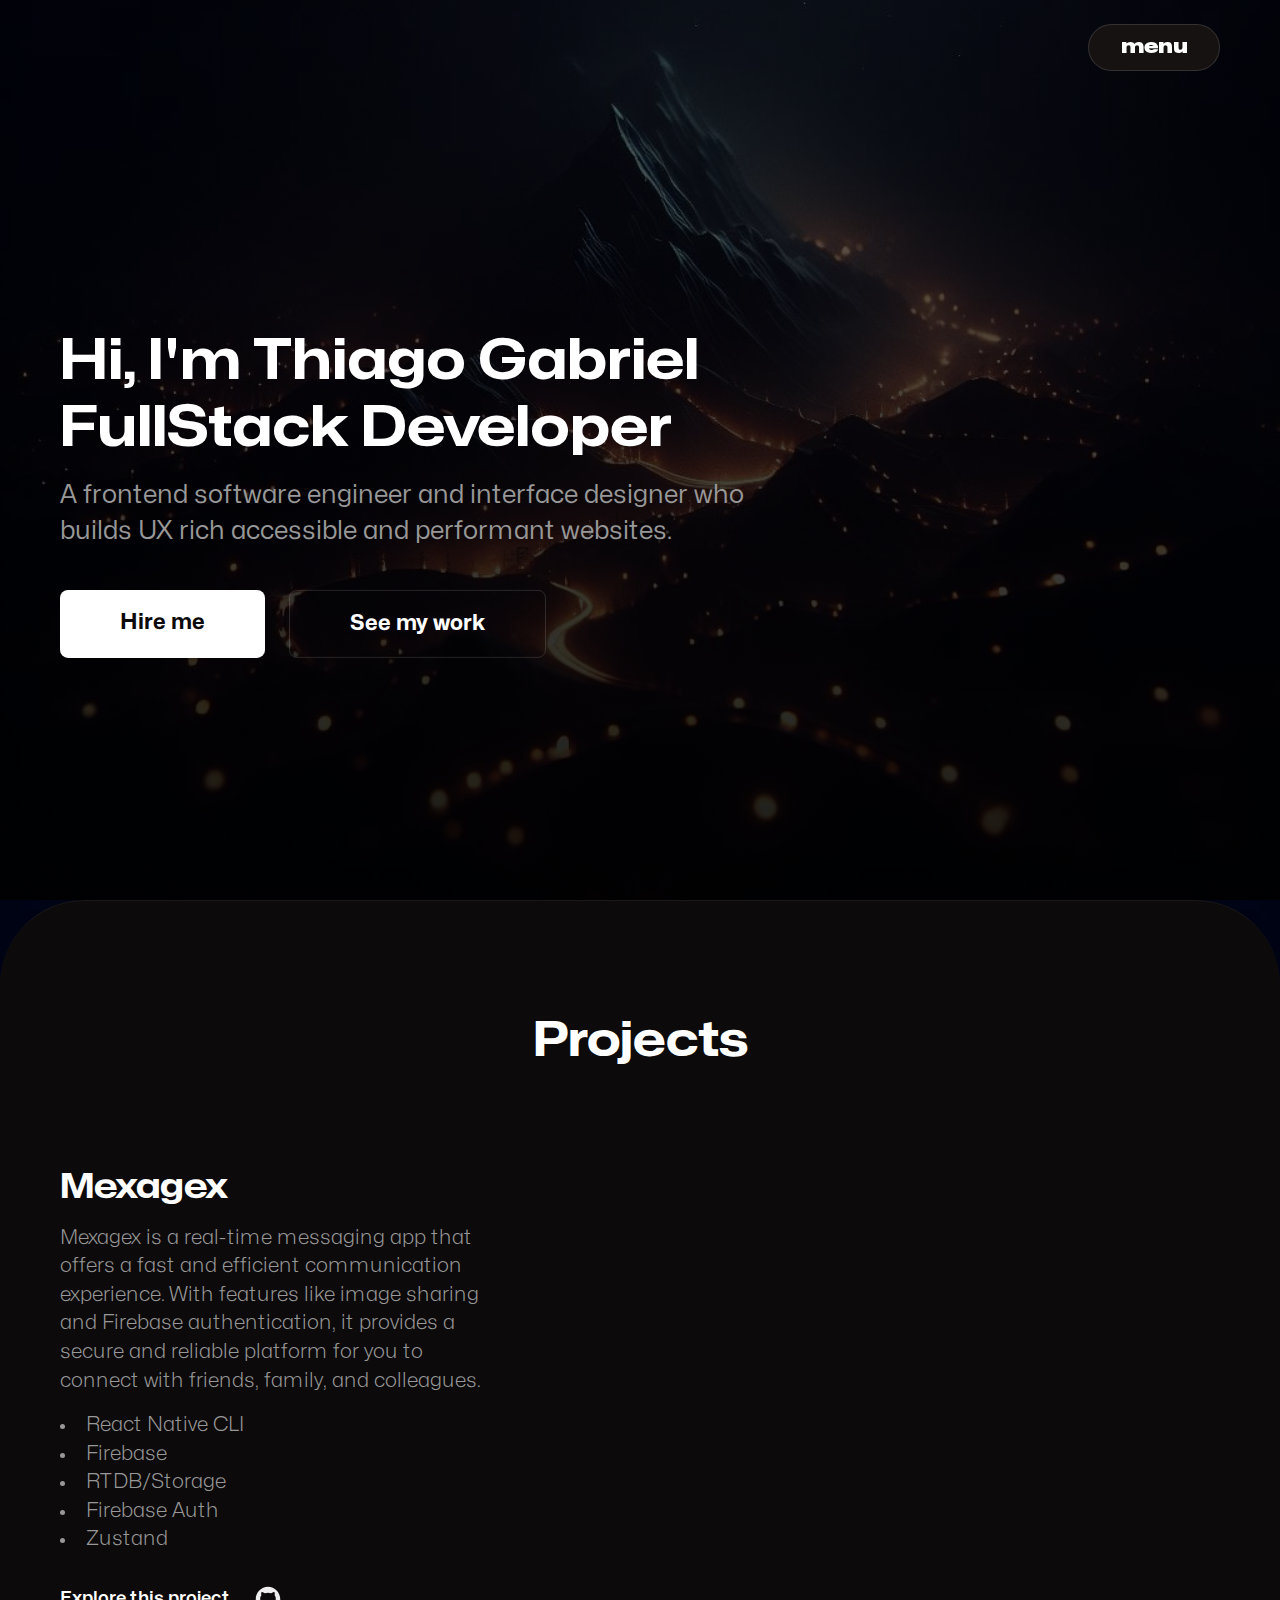
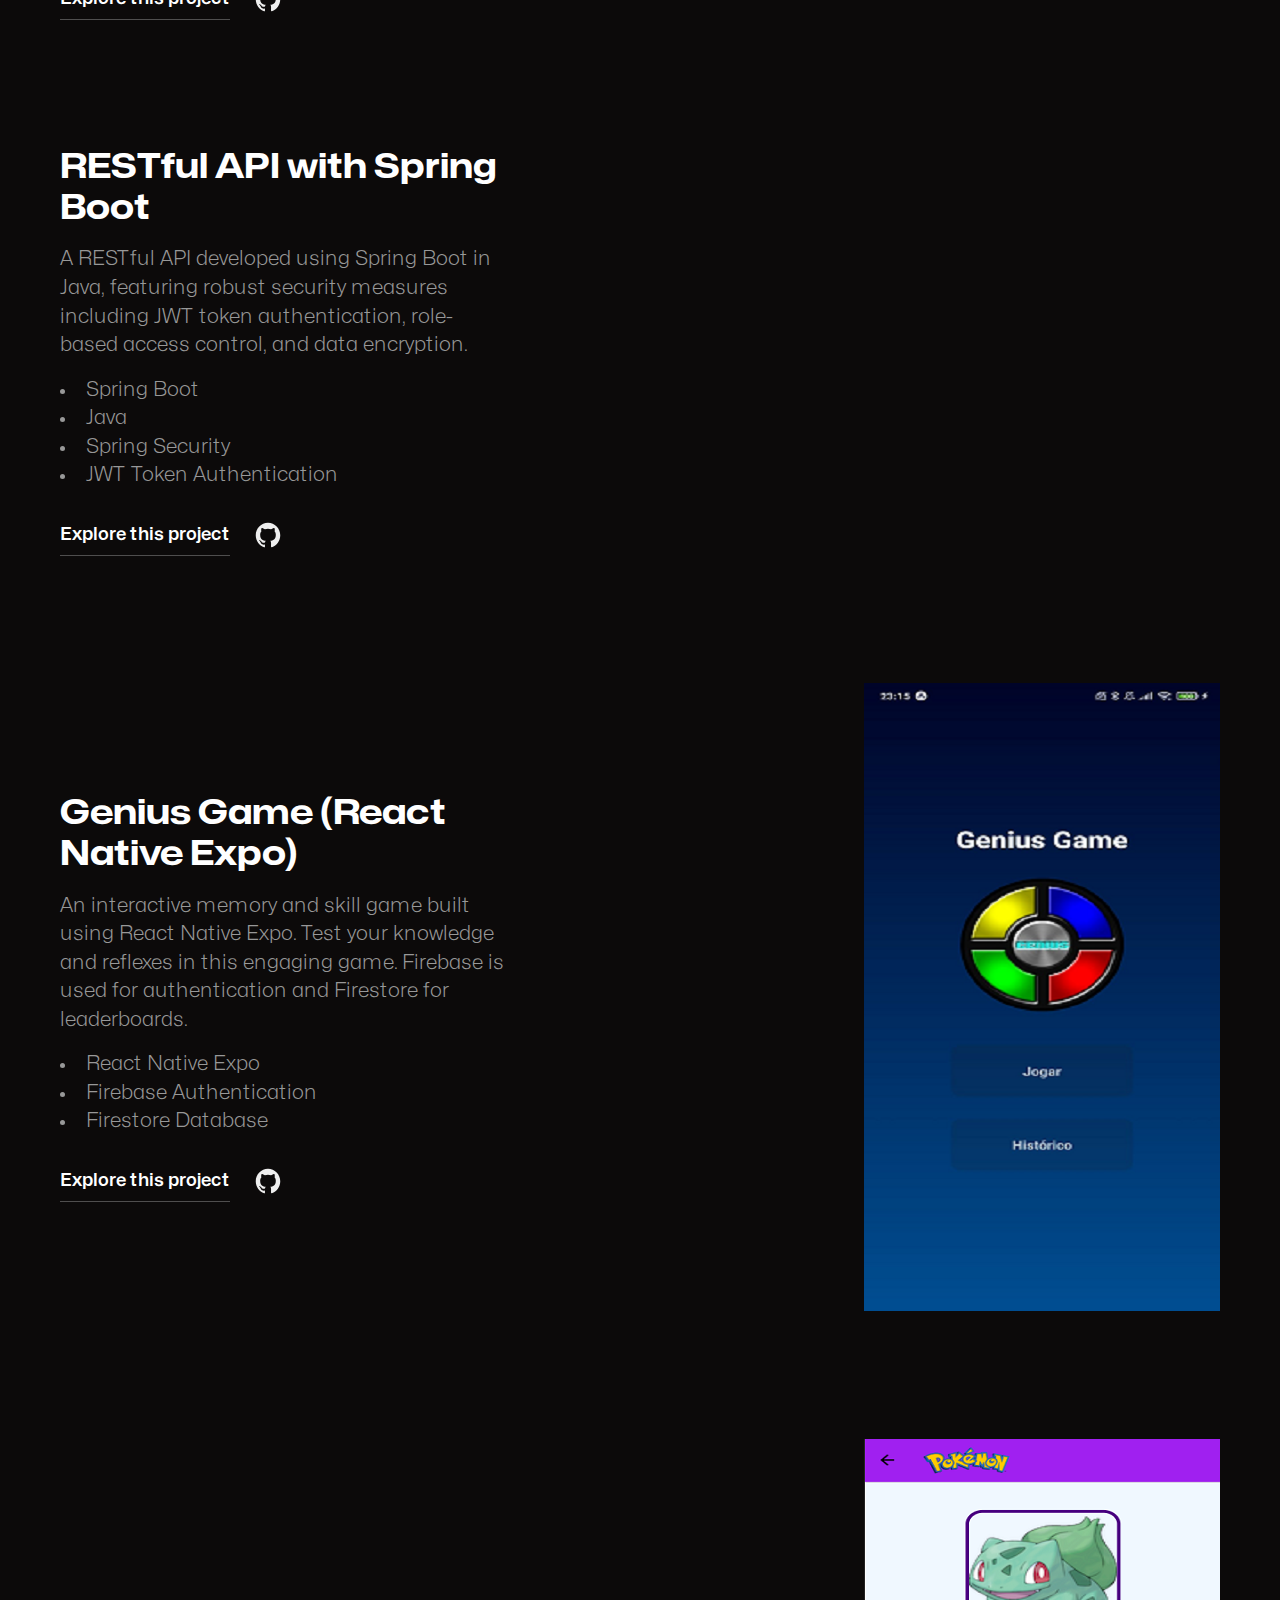
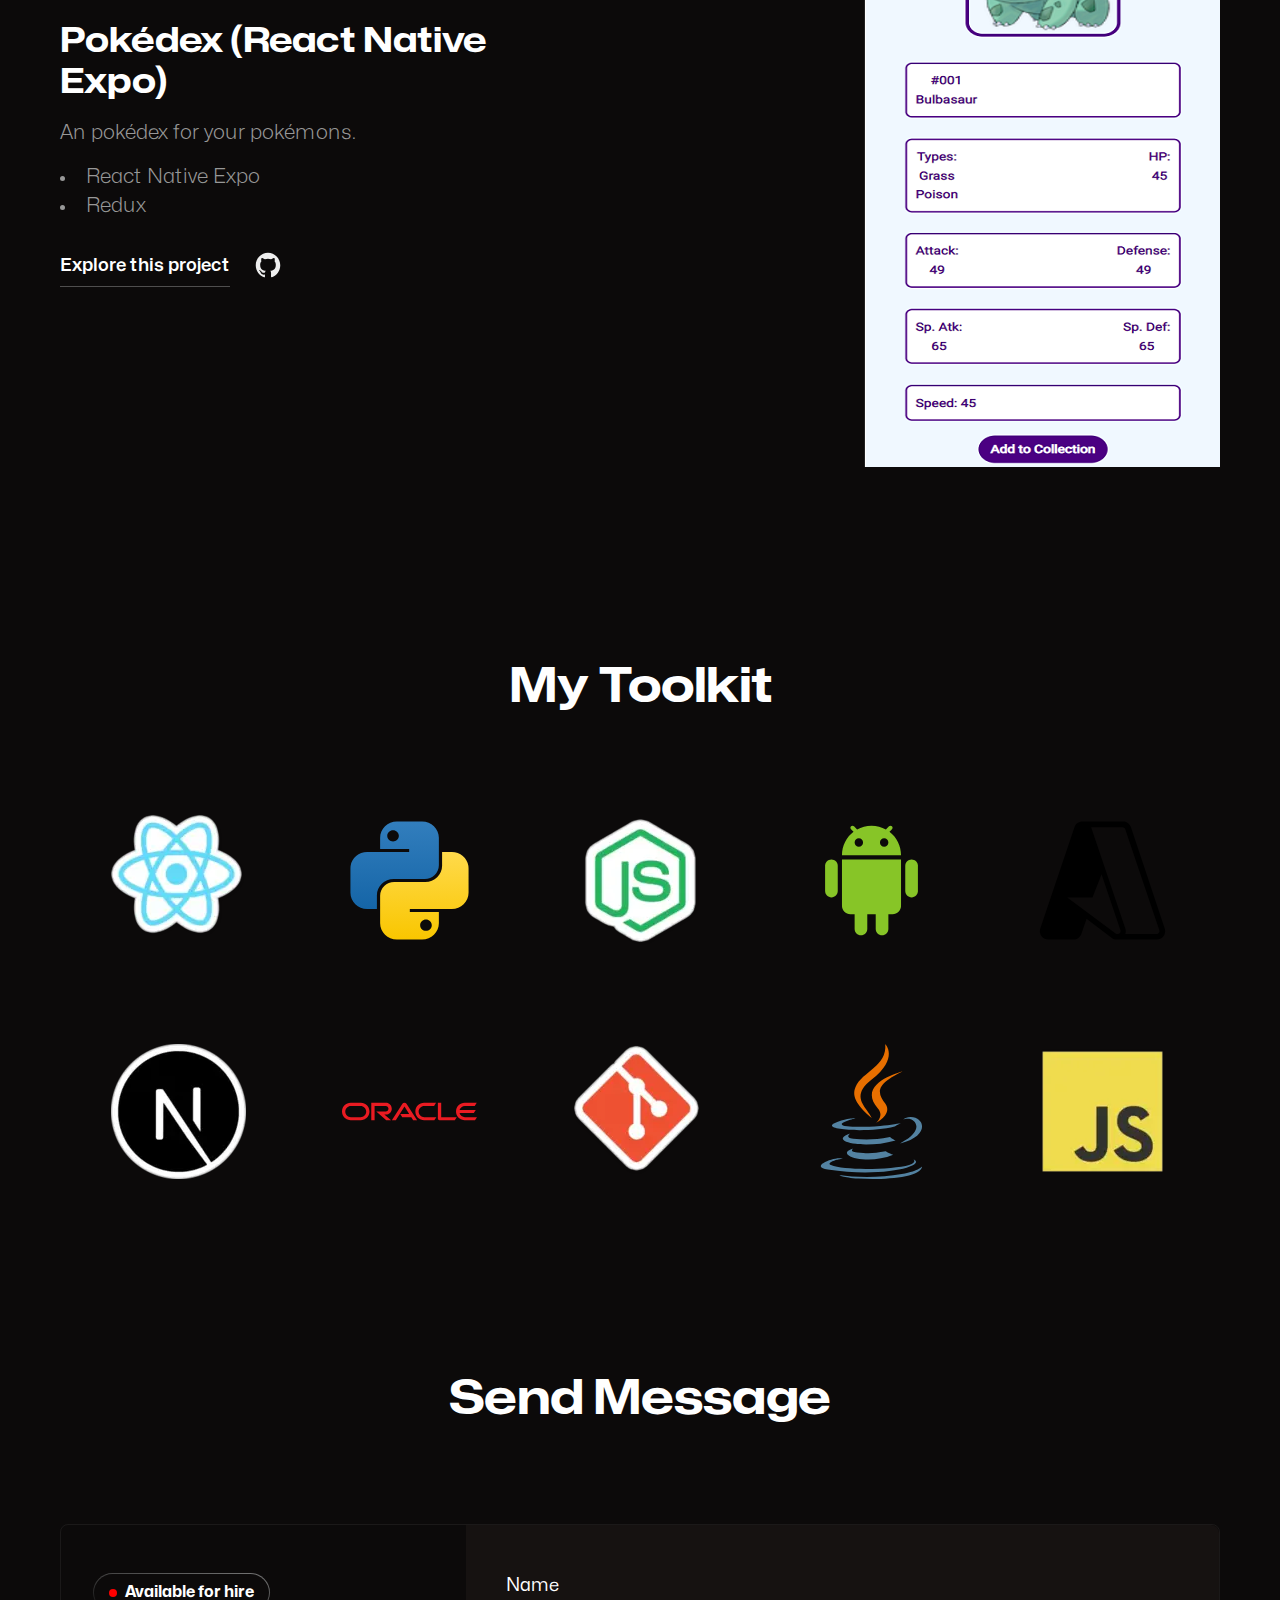
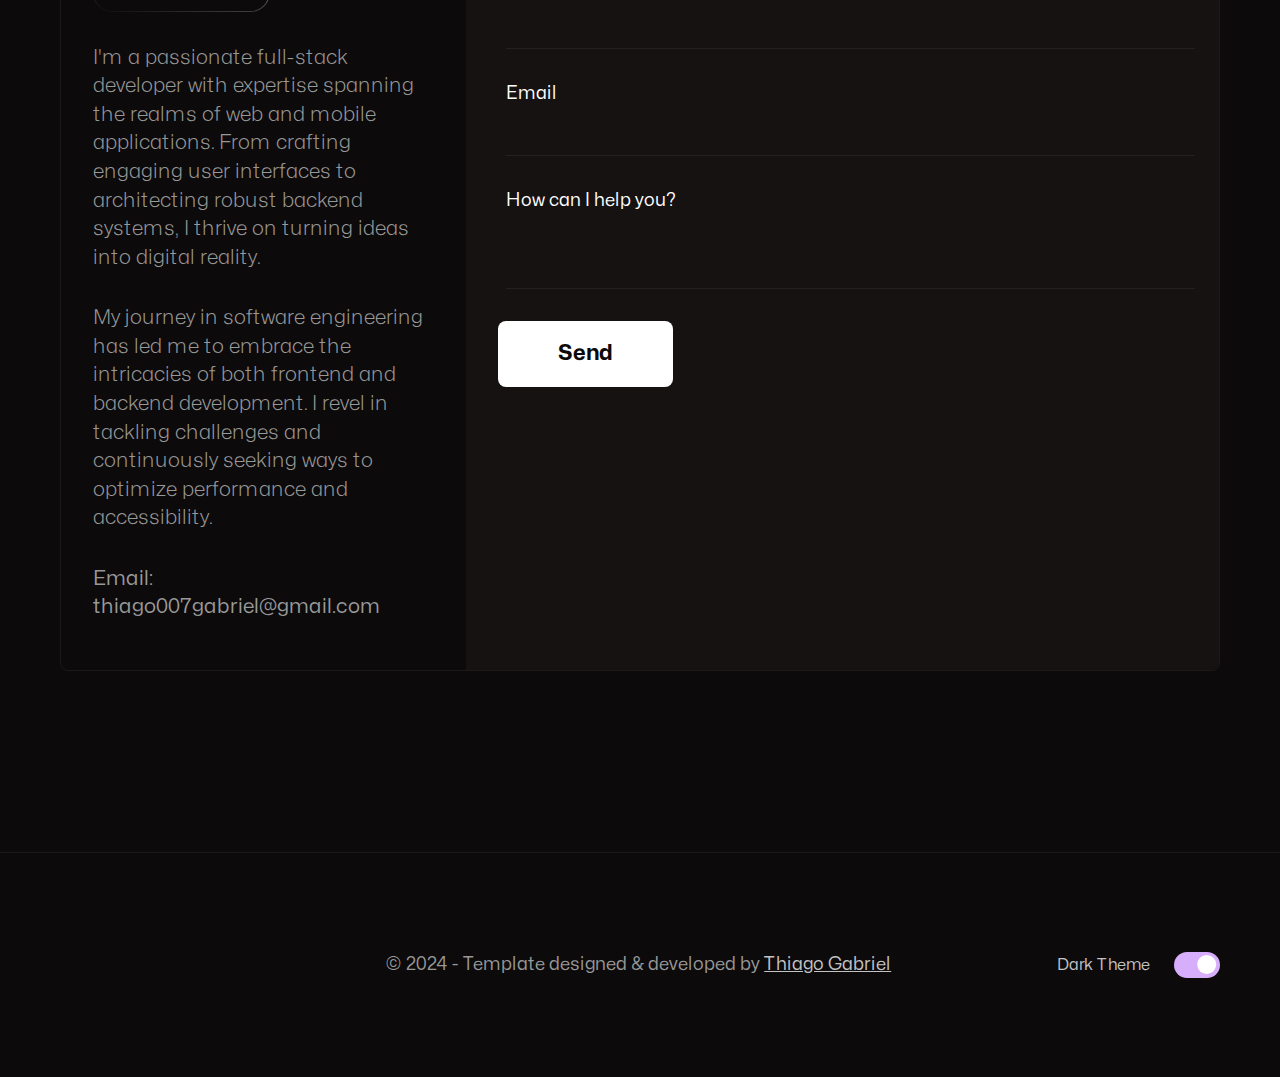
==== index.html @ 764f1930 "update" ====
<!DOCTYPE html>
<html lang="en">

<head>
    <meta charset="UTF-8" />
    <meta http-equiv="X-UA-Compatible" content="IE=edge" />
    <meta name="viewport" content="width=device-width, initial-scale=1.0" />
    <meta name="robots" content="index, follow" />

    <!-- Read and update content attributes accordingly  -->

    <meta name="description"
        content="Welcome to my portfolio website. I am a front-end web developer and I specialize in creating user-friendly, responsive and accessible websites. Explore my projects, open-source work and contact me for any inquiries or collaborations." />

    <!-- Google / Search Engine Tags -->
    <meta itemprop="name" content="Thiago Gabriel's Portfolio">
    <meta itemprop="description"
        content="Welcome to my portfolio website. I am a front-end web developer and I specialize in creating user-friendly, responsive and accessible websites. Explore my projects, open-source work and contact me for any inquiries or collaborations.">

    <!-- Reference screenshot of updated site's header in place of content -->
    <meta itemprop="image" content="assets/images/sharing-card.png">

    <!-- Update favicon href attribute with image of yourself -->
    <link rel="shortcut icon" href="assets/images/favicons.png" type="image/png" />

    <!-- Preloading fonts for better performance -->

    <link rel="preload" href="assets/fonts/Mona-Sans.woff2" as="font" type="font/woff2" crossorigin />

    <link rel="stylesheet" href="style.css" />
    <script src="script.js" defer></script>

    <!-- Your name here -->
    <title>Thiago Gabriel's Portfolio</title>
</head>

<body>

    <script>
        const theme = localStorage.getItem("theme") || "dark";
        document.body.classList.add(theme);
    </script>

    <header class="header">

        <div class="menu-btn-container">
            <div class="container">
                <button type="button" class="menu-btn">menu</button>
            </div>
        </div>

        <nav class="nav hidden">
            <ol class="nav-items">
                <li class="nav-item"><a href="#">Home</a></li>
                <li class="nav-item"><a href="#work">My Work</a></li>
                <li class="nav-item"><a href="#skills">My Skills</a></li>
                <li class="nav-item">
                    <a href="#contact" data-focused="last-focused">Contact</a>
                </li>
            </ol>
        </nav>

        <div class="container">
            <div class="header-textbox">
                <!-- Replace with your name and job title -->
                <h1 class="h1">
                    Hi, I'm Thiago Gabriel<br />
                    FullStack Developer
                </h1>

                <!-- Add a small introductory paragraph about yourself -->
                <p class="header-text">
                    A frontend software engineer and interface designer who builds UX
                    rich accessible and performant websites.
                </p>

                <div class="header-btns">
                    <a href="#contact" class="btn btn-cta">Hire me</a>
                    <a href="#work" class="btn btn-secondary">See my work</a>
                </div>
            </div>
        </div>
    </header>

    <main>

        <section class="work">
            <div class="container">
                <h2 class="h2" id="work">Projects</h2>
                <div class="work-boxes">
                    <div class="work-box">
                        <div class="work-textbox">
                            <!-- Add your project title here -->
                            <h3 class="h3">Mexagex</h3>
                            <!-- Add small description of your project  -->
                            <p class="work-text">
                                Mexagex is a real-time messaging app that offers a fast and efficient communication
                                experience. With features like image sharing and Firebase authentication, it provides a
                                secure and reliable platform for you to connect with friends, family, and colleagues.
                            </p>
                            <!-- Add technologies you used to build the project -->
                            <ol class="work-technologies">
                                <li>React Native CLI</li>
                                <li>Firebase</li>
                                <li>RTDB/Storage</li>
                                <li>Firebase Auth</li>
                                <li>Zustand</li>
                            </ol>

                            <div class="work-links">
                                <!-- Add url of project in href attribute -->
                                <a href="https://github.com/thbiell/App-de-Mensagens" target="_blank" rel="noopener"
                                    class="link">Explore this project</a>

                                <!-- Add link to project source code in href attribute if applicable otherwise feel free to delete or comment the markup -->
                                <a href="https://github.com/thbiell/App-de-Mensagens" target="_blank" rel="noopener"
                                    title="Source code">
                                    <img src="assets/images/social-links/github.svg" alt="GitHub" loading="lazy" />
                                </a>
                            </div>
                        </div>

                        <!-- Update img src and alt attribute  -->

                        <picture class="work-img">
                            <img loading="lazy" src="assets/images/work/logoW.png" alt="agency elevation" />
                        </picture>
                    </div>
                    <div class="work-box">
                        <div class="work-textbox">
                            <!-- Add your project title here -->
                            <h3 class="h3">RESTful API with Spring Boot</h3>
                            <!-- Add small description of your project  -->
                            <p class="work-text">
                                A RESTful API developed using Spring Boot in Java, featuring robust security measures
                                including JWT token authentication, role-based access control, and data encryption.
                            </p>
                            <ol class="work-technologies">
                                <li>Spring Boot</li>
                                <li>Java</li>
                                <li>Spring Security</li>
                                <li>JWT Token Authentication</li>
                            </ol>
                            <div class="work-links">
                                <!-- Add url of project in href attribute -->
                                <a href="https://github.com/thbiell/Global" target="_blank" rel="noopener"
                                    class="link">Explore this project</a>
                                <a href="https://github.com/thbiell/Global" target="_blank" rel="noopener"
                                    title="Source code">
                                    <img src="assets/images/social-links/github.svg" alt="GitHub" loading="lazy" />
                                </a>
                            </div>
                        </div>
                        <div class="work-img-border">
                            <!-- Optionally, you can add an image border here -->
                        </div>
                    </div>

                    <div class="work-box">
                        <div class="work-textbox">
                            <!-- Add your project title here -->
                            <h3 class="h3">Genius Game (React Native Expo)</h3>
                            <!-- Add small description of your project  -->
                            <p class="work-text">
                                An interactive memory and skill game built using React Native Expo. Test your knowledge
                                and reflexes
                                in this engaging game. Firebase is used for authentication and Firestore for
                                leaderboards.
                            </p>
                            <ol class="work-technologies">
                                <li>React Native Expo</li>
                                <li>Firebase Authentication</li>
                                <li>Firestore Database</li>
                            </ol>
                            <div class="work-links">
                                <!-- Add url of project in href attribute -->
                                <a href="https://github.com/thbiell/GeniusGame" target="_blank" rel="noopener"
                                    class="link">Explore this project</a>
                                <a href="https://github.com/thbiell/GeniusGame" target="_blank" rel="noopener"
                                    title="Source code">
                                    <img src="assets/images/social-links/github.svg" alt="GitHub" loading="lazy" />
                                </a>
                            </div>
                        </div>

                        <picture class="work-img2">
                            <img loading="lazy" src="assets/images/work/GeniusGame.png" alt="agency elevation" />
                        </picture>
                    </div>
                    <div class="work-box">
                        <div class="work-textbox">
                            <!-- Add your project title here -->
                            <h3 class="h3">Pokédex (React Native Expo)</h3>
                            <!-- Add small description of your project  -->
                            <p class="work-text">
                                An pokédex for your pokémons.
                            </p>
                            <ol class="work-technologies">
                                <li>React Native Expo</li>
                                <li>Redux</li>
                            </ol>
                            <div class="work-links">
                                <!-- Add url of project in href attribute -->
                                <a href="https://github.com/thbiell/Pokedex" target="_blank" rel="noopener"
                                    class="link">Explore this project</a>
                                <a href="https://github.com/thbiell/Pokedex" target="_blank" rel="noopener"
                                    title="Source code">
                                    <img src="assets/images/social-links/github.svg" alt="GitHub" loading="lazy" />
                                </a>
                            </div>
                        </div>

                        <picture class="work-img2">
                            <img loading="lazy" src="assets/images/work/pokedex.png" alt="agency elevation" />
                        </picture>
                    </div>

                </div>
            </div>
        </section>

        <!-- Update skills-img src, alt  and title attributes I have added some other logos in assets/images/skill for your convenience feel free to pick one if required  -->

        <section class="skills">
            <div class="container">
                <h2 class="h2" id="skills">My Toolkit</h2>
                <div class="skills-imgs">
                    <img src="assets/images/skills/react.webp" alt="React" class="skills-img" loading="lazy"
                        title="React">
                    <img src="assets/images/skills/python.svg" alt="Python" class="skills-img" loading="lazy"
                        title="Python">
                    <img src="assets/images/skills/node-js.webp" alt="NodeJs" class="skills-img" loading="lazy"
                        title="NodeJs">
                    <img src="assets/images/skills/android.svg" alt="Android" class="skills-img" loading="lazy"
                        title="Android">
                    <img src="assets/images/skills/azure.svg" alt="Azure" class="skills-img" loading="lazy"
                        title="Azure">
                    <img src="assets/images/skills/next-js.webp" alt="NextJS" class="skills-img" loading="lazy"
                        title="NextJS">
                    <img src="assets/images/skills/oracle.svg" alt="Oracle" class="skills-img" loading="lazy"
                        title="Oracle">
                    <img src="assets/images/skills/git.webp" alt="Git" class="skills-img" loading="lazy" title="Git">
                    <img src="assets/images/skills/java.svg" alt="Java" class="skills-img" loading="lazy" title="Java">
                    <img src="assets/images/skills/js.webp" alt="JavaScript" class="skills-img" loading="lazy"
                        title="JavaScript">
                    </figure>
                </div>
            </div>
        </section>


        <section class="contact">
            <div class="container">
                <h2 class="h2" id="contact">Send Message</h2>
                <div class="contact-content">
                    <div class="contact-textbox">
                        <!-- Please comment this component if you're not available for hire -->
                        <strong href="#" class="hire-alert">
                            <span class="indicator"></span>
                            Available for hire
                        </strong>
                        <p class="contact-text">
                            I'm a passionate full-stack developer with expertise spanning the realms of web and mobile applications. From crafting engaging user interfaces to architecting robust backend systems, I thrive on turning ideas into digital reality.
                        </p>
                        <p class="contact-text">
                            My journey in software engineering has led me to embrace the intricacies of both frontend and backend development. I revel in tackling challenges and continuously seeking ways to optimize performance and accessibility.
                        </p>
                        <p>Email: thiago007gabriel@gmail.com</p>
                    </div>
                    <form action="#" class="contact-form" netlify>
                        <div class="form-field">
                            <label for="name">Name</label>
                            <input type="text" name="name" id="name" required />
                        </div>
                        <div class="form-field">
                            <label for="email">Email</label>
                            <input type="email" name="email" id="email" required inputmode="email" />
                        </div>
                        <div class="form-field">
                            <label for="message">How can I help you?</label>
                            <textarea name="message" id="message" required></textarea>
                        </div>
                        <button type="submit" class="btn btn-cta">Send</button>
                    </form>
                </div>
            </div>
        </section>
    </main>

    <footer class="footer">
        <div class="container">
            <div class="footer-content">
                <!-- Update href and src attributes -->
                <nav>
                    <ol class="footer-links">
                        <li class="footer-link">
                            <a title="GitHub" href="https://github.com/thbiell" target="_blank" rel="noopener"><img
                                    loading="lazy" src="assets/images/social-links/github.svg" alt="GitHub" /></a>
                        </li>
                        <li class="footer-link">
                            <a title="Codepen" href="https://leetcode.com/thiago007gabriel/" target="_blank"
                                rel="noopener"><img loading="lazy" src="assets/images/social-links/leetcode.svg"
                                    alt="Codepen" /></a>
                        </li>
                        <li class="footer-link">
                            <a title="Linkedin" href="https://www.linkedin.com/in/thbiell/" target="_blank"
                                rel="noopener"><img loading="lazy" src="assets/images/social-links/linkedin.svg"
                                    alt="Linkedin" /></a>
                        </li>
                    </ol>
                </nav>
                <p class="footer-text">
                    &copy; 2024 - Template designed & developed by <a target="_blank" rel="noopener"
                        href="https://github.com/thbiell">Thiago Gabriel</a>
                </p>
                <label class="theme-switch" for="theme-switch">
                    <span>Dark Theme</span>
                    <input type="checkbox" id="theme-switch" role="switch" />
                </label>
            </div>
        </div>
    </footer>
</body>

</html>
---- style.css ----
/* --------------------------------- */
/* ----- Basic Setup -----*/
/* --------------------------------- */

@font-face {
    font-family: "Mona Sans";
    src: url("assets/fonts/Mona-Sans.woff2") format("woff2 supports variations"),
      url("assets/fonts/Mona-Sans.woff2") format("woff2-variations");
    font-display: swap;
    font-weight: 200 900;
    font-stretch: 75% 125%;
  }
  
  :root {
    --h1: 3.5rem;
    --h2: 3rem;
    --h3: 2.145rem;
    --h4: 1.5rem;
    --text-large: 1.6rem;
    --text-medium: 1.275rem;
    --text-small: 1.125rem;
  
    --gradient-brand: radial-gradient(
        at 60% 31%,
        rgb(255, 131, 139) 0px,
        transparent 50%
      ),
      radial-gradient(at 48% 98%, rgba(0, 255, 166, 0.707) 0px, transparent 50%),
      radial-gradient(at 84% 67%, rgb(255, 129, 125) 0px, transparent 50%),
      radial-gradient(at 16% 47%, rgb(255, 90, 112) 0px, transparent 50%),
      radial-gradient(at 73% 11%, rgb(115, 255, 225) 0px, transparent 50%),
      radial-gradient(at 49% 37%, rgba(255, 249, 89, 0.695) 0px, transparent 50%),
      radial-gradient(at 70% 21%, rgba(58, 255, 186, 0.715) 0px, transparent 50%);
    --easing: cubic-bezier(0.86, 0, 0.07, 1);
  
    --site-max-width: 1280px;
    --gutter-nano: 0.5rem;
    --gutter-micro: 1rem;
    --gutter-x-small: 1.5rem;
    --gutter-small: 2rem;
    --gutter-medium: 2.5rem;
    --gutter-large: 3rem;
    --gutter-x-large: 6rem;
    --gutter-huge: 12rem;
  
    --scroll-padding: 4.375rem;
    --radius: 85px;
  }
  
  body.dark {
    --bg-color-primary: #0c0a0a;
    --bg-color-secondary: #161211;
    --important: #fff;
    --sub: #c3c3c3;
    --body: #989898;
    --border: #c0c0c015;
    --border-dark: #c0c0c02f;
    --gradient-border: linear-gradient(to left bottom, #777, #0e0d0d);
    --shadow: 0 1rem 1rem #00000040;
  }
  
  body.light {
    --bg-color-primary: #fbfbfb;
    --bg-color-secondary: #ffffff;
    --important: #000;
    --sub: #111;
    --body: #585b63;
    --border: #62626234;
    --border-dark: #5e5e5e1f;
    --gradient-border: linear-gradient(to left bottom, #000000c6, #0e0d0d00);
    --shadow: 0 1rem 1rem rgba(0, 0, 0, 0.25);
  }
  
  *,
  *::after,
  *::before {
    margin: 0;
    padding: 0;
    box-sizing: inherit;
  }
  
  html {
    font-family: "Mona Sans", sans-serif;
    box-sizing: border-box;
    scroll-padding-top: var(--scroll-padding);
    /* scroll-behavior: smooth; */
  }
  
  /* Ensure that our site is accessible to users who may have vestibular disorders */
  
  /* @media (prefers-reduced-motion: reduce) {
    html {
      scroll-behavior: auto;
    }
  } */
  
  @media (max-width: 1200px) {
    html {
      font-size: 90%;
    }
  }
  
  @media (max-width: 645px) {
    html {
      font-size: 80%;
    }
  }
  
  body {
    font-size: var(--text-medium);
    color: var(--body);
    background-color: var(--bg-color-primary);
    line-height: 1.4;
    text-rendering: optimizeLegibility;
    overflow-x: hidden;
  }
  
  /* Improve media defaults */
  
  picture,
  svg,
  img {
    display: block;
    max-inline-size: 100%;
    object-fit: contain;
  }
  
  textarea {
    resize: none;
  }
  
  /* --------------------------------- */
  /* ----- Typography -----*/
  /* --------------------------------- */
  
  input,
  textarea,
  button {
    font: inherit;
  }
  
  p,
  h1,
  h2,
  h3,
  .h4 {
    overflow-wrap: break-word;
  }
  
  h1,
  h2,
  h3,
  .h4 {
    font-stretch: 125%;
    line-height: 1.2;
    color: var(--important);
  }
  
  .h1 {
    font-size: var(--h1);
  }
  
  .h2 {
    font-size: var(--h2);
    text-align: center;
  }
  
  .h3 {
    font-size: var(--h3);
  }
  
  .h4 {
    font-size: var(--h4);
  }
  
  @media (max-width: 845px) {
    :root {
      --h1: 2.845rem;
      --h2: 2.45rem;
      --h3: 1.85rem;
    }
  }
  
  @media (max-width: 700px) {
    :root {
      --h1: 2.545rem;
    }
  }
  
  @media (max-width: 545px) {
    :root {
      --h1: 2.4rem;
      --text-large: 1.5rem;
    }
  }
  
  @media (max-width: 485px) {
    :root {
      --h1: 2.145rem;
      --h2: 1.875rem;
      --h3: 1.6rem;
      --text-large: 1.345rem;
    }
  }
  
  /* --------------------------------- */
  /* ----- Utilities -----*/
  /* --------------------------------- */
  
  /* Center and constrain the width of page sections */
  
  .container {
    max-inline-size: var(--site-max-width);
    margin-inline: auto;
  }
  
  @media (max-width: 1375px) {
    :root {
      --site-max-width: 1160px;
    }
  }
  
  @media (max-width: 1275px) {
    .container {
      padding-inline: var(--gutter-small);
    }
  }
  
  @media (max-width: 1200px) {
    .container {
      padding-inline: var(--gutter-medium);
    }
  }
  
  @media (max-width: 575px) {
    .container {
      padding-inline: var(--gutter-small);
    }
  }
  
  /* disable scroll when menu is opened */
  
  .lock-screen {
    overflow-y: hidden;
  }
  
  /* hides visually and removes from accessibility tree  */
  
  .hidden {
    visibility: hidden;
    transform: translateX(-100%);
  }
  
  .transform {
    transform: translateY(6rem);
    opacity: 0;
  }
  
  .shown {
    transition: 0.1s;
    color: lightgrey;
  }
  
  /* --------------------------------- */
  /* ----- Components -----*/
  /* --------------------------------- */
  
  .btn {
    font-size: 1.35rem;
    font-weight: 700;
    text-decoration: none;
    text-align: center;
    padding: 18px 60px;
    border-radius: var(--gutter-nano);
    transition: 0.3s all ease-in-out;
    cursor: pointer;
  }
  
  @media (max-width: 700px) {
    .btn {
      padding: 16px 48px;
    }
  }
  
  @media (max-width: 485px) {
    .btn {
      font-size: 1.2rem;
      padding: 14px 38px;
    }
  }
  
  .btn-cta {
    color: var(--bg-color-primary);
    background-color: var(--important);
  }
  
  body.dark .btn-cta:hover,
  body.dark .btn-cta:focus {
    box-shadow: #ffffff40 0 0 0 var(--gutter-nano);
  }
  
  body.light .btn-cta:hover,
  body.light .btn-cta:focus {
    box-shadow: #07070733 0 0 0 var(--gutter-nano);
  }
  
  .btn-secondary {
    border: 1px solid var(--border-dark);
    color: var(--important);
  }
  
  .btn-secondary:hover,
  .btn-secondary:focus {
    border-color: var(--important);
  }
  
  .link {
    display: inline-block;
    font-weight: 600;
    font-size: var(--text-small);
    padding: var(--gutter-nano) 0;
    text-decoration: none;
    color: var(--important);
    position: relative;
  }
  
  .link::after,
  .link::before {
    content: "";
    width: 100%;
    height: 1px;
    margin-block-start: var(--gutter-nano);
    position: absolute;
    bottom: -1px;
    left: 0;
    transition: 300ms;
  }
  
  body.dark .link::before {
    background-color: #d3d3d357;
  }
  
  body.dark .link::after {
    background-color: white;
  }
  
  body.light .link::before {
    background-color: lightgray;
  }
  
  body.light .link::after {
    background-color: black;
  }
  
  .link::after {
    background-color: white;
    transform-origin: left;
    transform: scaleX(0);
  }
  
  .link:hover::after,
  .link:focus::after {
    transform: scaleX(1);
  }
  
  /* --------------------------------- */
  /* ----- Layout -----*/
  /* --------------------------------- */
  
  section:not(:first-child) {
    padding-block-start: var(--gutter-huge);
  }
  
  section:first-child {
    padding-block-start: 7rem;
  }
  
  @media (max-width: 885px) {
    :root {
      --gutter-huge: 8rem;
      --gutter-x-large: 4rem;
    }
  }
  
  main {
    border-top: 1px solid var(--border);
    border-top-left-radius: var(--radius);
    border-top-right-radius: var(--radius);
    background-color: var(--bg-color-primary);
    transform: translateY(calc(-1 * var(--radius)));
  }
  
  @media (max-width: 1185px) {
    :root {
      --radius: 45px;
    }
  }
  
  /* --------------------------------- */
  /* ----- Menu Button -----*/
  /* --------------------------------- */
  
  .menu-btn-container {
    position: fixed;
    width: 100%;
    top: var(--gutter-x-small);
    left: 0;
    z-index: 4;
  }
  
  .menu-btn {
    display: block;
    margin-inline-start: auto;
    border: 1px solid var(--border-dark);
    inline-size: 132px;
    padding-block: var(--gutter-nano);
    border-radius: var(--gutter-large);
    text-decoration: none;
    background-color: var(--bg-color-secondary);
    color: var(--important);
    cursor: pointer;
  }
  
  .menu-btn,
  .nav-items a {
    font-stretch: 125%;
    font-weight: 900;
  }
  
  /* --------------------------------- */
  /* ----- Navigation -----*/
  /* --------------------------------- */
  
  .nav {
    min-block-size: 100vh;
    position: fixed;
    width: 100%;
    background-color: #ff5e99;
    background-image: var(--gradient-brand);
    transition: 450ms var(--easing);
    z-index: 3;
  }
  
  .nav-items {
    position: absolute;
    top: 50%;
    left: 15%;
    transform: translateY(-50%) translateX(-15%);
    list-style-type: none;
  }
  
  .nav-item:not(:last-child) {
    margin-block-end: var(--gutter-x-small);
  }
  
  .nav-item a {
    display: inline-block;
    font-size: var(--h2);
    text-decoration: none;
    color: #fff;
  }
  
  .nav-item a::after {
    content: "";
    display: block;
    block-size: var(--gutter-nano);
    width: 100%;
    transform: scale(0);
    transform-origin: left;
    background-color: white;
    transition: transform 250ms var(--easing);
  }
  
  .nav-item a:hover::after,
  .nav-item a:focus::after {
    transform: scale(1);
  }
  
  /* --------------------------------- */
  /* ----- Header -----*/
  /* --------------------------------- */
  
  .header {
    min-block-size: calc(100vh + var(--radius));
    background-attachment: fixed;
    background-size: cover;
    background-position: center;
    background-repeat: no-repeat;
    position: relative;
  }
  
  body.dark .header {
    background-image: linear-gradient(#0000008b, #000000e6),
      url("assets/images/hero-bg.webp");
  }
  
  body.light .header {
    background-image: linear-gradient(#ffffffa2, #ffffffe6),
      url("assets/images/hero-bg-light.webp");
  }
  
  .header-textbox {
    position: absolute;
    top: 50%;
    transform: translateY(-50%);
  }
  
  .header-text {
    font-size: var(--text-large);
    font-weight: 400;
    max-inline-size: 745px;
    margin-block-start: var(--gutter-micro);
    margin-block-end: var(--gutter-medium);
  }
  
  @media (max-width: 1200px) {
    .header-text {
      max-inline-size: 685px;
    }
  }
  
  @media (max-width: 845px) {
    .header-text {
      max-inline-size: 585px;
    }
  }
  
  .header-btns {
    display: inline-flex;
    gap: var(--gutter-x-small);
  }
  
  @media (max-width: 400px) {
    .header-textbox {
      left: 0;
      text-align: center;
      padding-inline: 0.6rem;
    }
    .header-btns {
      flex-direction: column;
      width: 80%;
    }
  }
  
  /* --------------------------------- */
  /* ----- Work -----*/
  /* --------------------------------- */
  
  .work-boxes {
    padding-block-start: var(--gutter-x-large);
  }
  
  .work-box {
    display: flex;
    justify-content: space-between;
    align-items: center;
  }
  
  @media (max-width: 1045px) {
    .work-boxes {
        max-inline-size: fit-content;
        margin-inline: auto;
    }

    .work-box {
        flex-direction: column-reverse;
        align-items: flex-start;
    }

    .work-img {
        margin-block-end: var(--gutter-medium);
    }

    /* Defina a altura desejada para .work-img-2 */
   
}

  
  .work-box:not(:last-child) {
    margin-block-end: var(--gutter-huge);
  }
  
  @media (max-width: 1285px) {
    .work-box:not(:last-child) {
      margin-block-end: 8rem;
    }
  }
  
  .work-img,
  .work-textbox {
    flex-basis: 49%;
  }
  
  .work-img {
    max-inline-size: 785px;
    transition: 0.6s all;
  }
  
  body.light .work-img {
    box-shadow: var(--shadow);
  }
  
  .work-textbox {
    max-inline-size: 445px;
  }
  
  @media (max-width: 885px) {
    .work h2 {
      margin-block-start: 45px;
    }
  }
  
  @media (max-width: 485px) {
    .work h2 {
      margin-block-start: 0;
    }
  }
  
  .work-text {
    margin-block: var(--gutter-micro);
  }
  
  .work-technologies {
    list-style-position: inside;
    list-style-type: disc;
    margin-block-end: var(--gutter-x-small);
  }
  
  .work-links {
    display: inline-flex;
    align-items: center;
    gap: var(--gutter-x-small);
  }
  
  .work-links img {
    block-size: 28px;
    inline-size: 28px;
  }
  
  body.dark .work-links img {
    filter: invert(1);
  }
  
  /* Github icon */
  
  .work-links > a:last-child {
    transition: 0.3s transform ease-in;
  }
  
  .work-links > a:last-child:hover,
  .work-links > a:last-child:focus {
    transform: scale(1.1);
  }
  
  .work-text,
  .contact-text,
  .work-technologies {
    font-weight: 300;
  }
  
  .work-textbox h3,
  .work-text,
  .work-technologies,
  .work-links {
    --delay: 0.2s;
    animation: slide-up 0.6s cubic-bezier(0.16, 1, 0.3, 1) both;
    animation-play-state: paused;
  }
  
  .work-text {
    animation-delay: var(--delay);
  }
  
  .work-technologies {
    animation-delay: calc(var(--delay) * 1.5);
  }
  
  .work-links {
    animation-delay: calc(var(--delay) * 2);
  }
  
  @keyframes slide-up {
    from {
      transform: translateY(45px);
      opacity: 0;
    }
  
    to {
      transform: none;
      opacity: 1;
    }
  }
  
 
  /* --------------------------------- */
  /* ----- Skills -----*/
  /* --------------------------------- */
  
  .skills-imgs {
    display: flex;
    flex-flow: row wrap;
    justify-content: center;
    gap: var(--gutter-x-large);
    padding-block-start: var(--gutter-x-large);
  }
  
  .skills-img {
    block-size: 135px;
    inline-size: 135px;
  }
  
  @media (max-width: 1100px) {
    .skills-img {
      block-size: 100px;
      inline-size: 100px;
    }
  }
  
  @media (max-width: 810px) {
    .skills-img {
      block-size: 85px;
      inline-size: 85px;
    }
  }
  
  @media (max-width: 675px) {
    .skills-imgs {
      gap: var(--gutter-large);
    }
    .skills-img {
      block-size: 70px;
      inline-size: 70px;
    }
  }
  
  @media (max-width: 340px) {
    .skills-img {
      block-size: 55px;
      inline-size: 55px;
    }
  }
  
  /* --------------------------------- */
  /* ----- Contact -----*/
  /* --------------------------------- */
  
  .contact-content {
    display: grid;
    grid-template-columns: minmax(245px, 35%) 1fr;
    margin-block: var(--gutter-x-large);
    border: 1px solid var(--border);
    border-radius: var(--gutter-nano);
  }
  
  @media (max-width: 1032px) {
    .contact-content {
      display: flex;
      flex-direction: column-reverse;
      max-inline-size: 845px;
      margin-inline: auto;
    }
  }
  
  .contact-textbox,
  .contact-form {
    padding: var(--gutter-large) var(--gutter-small);
  }
  
  .hire-alert {
    display: inline-flex;
    align-items: center;
    gap: var(--gutter-nano);
    font-size: initial;
    padding: var(--gutter-nano) var(--gutter-micro);
    border-radius: var(--gutter-small);
    position: relative;
    z-index: 1;
    margin-block-end: var(--gutter-small);
    color: var(--important);
  }
  
  .hire-alert::before,
  .hire-alert::after {
    content: "";
    position: absolute;
    inset: 0;
    border-radius: inherit;
  }
  
  .hire-alert::after {
    background-image: var(--gradient-border);
    z-index: -2;
  }
  
  .hire-alert::before {
    background-color: var(--bg-color-primary);
    inset: 1px;
    z-index: -1;
  }
  
  .indicator {
    display: inline-block;
    block-size: var(--gutter-nano);
    inline-size: var(--gutter-nano);
    border-radius: 50%;
    background-color: red;
    animation: blink 550ms alternate infinite var(--easing);
  }
  
  @keyframes blink {
    100% {
      opacity: 0;
    }
  }
  
  .contact-text {
    margin-block-end: var(--gutter-small);
  }
  
  .signatures {
    inline-size: 150px;
  }
  
  body.light .signatures {
    filter: invert(1);
  }
  
  .contact-form {
    background-color: var(--bg-color-secondary);
    border-top-right-radius: var(--gutter-nano);
    border-bottom-right-radius: var(--gutter-nano);
  }
  
  .form-field label,
  .form-field input,
  .form-field textarea {
    display: block;
    width: 100%;
  }
  
  .form-field label {
    color: var(--important);
  }
  
  .form-field input,
  .form-field textarea {
    font-size: var(--text-small);
    color: var(--sub);
    border: none;
    outline: none;
    border-bottom: 1px solid var(--border);
    background-color: transparent;
  }
  
  .form-field input:focus,
  .form-field textarea:focus {
    border-color: #888;
  }
  
  .form-field input,
  .form-field textarea {
    margin-block-end: var(--gutter-small);
    padding: var(--gutter-nano);
    margin-inline: var(--gutter-nano);
  }
  
  .form-field label {
    font-size: var(--text-small);
    margin-block-end: var(--gutter-nano);
    margin-inline-start: var(--gutter-nano);
  }
  
  .contact-form button[type="submit"] {
    border: none;
  }
  
  /* --------------------------------- */
  /* ----- Footer -----*/
  /* --------------------------------- */
  
  .footer {
    border-top: 1px solid var(--border);
    padding-block: var(--gutter-x-large);
  }
  
  .footer-content {
    display: flex;
    align-items: center;
    justify-content: space-between;
  }
  
  @media (max-width: 875px) {
    .footer-content {
      flex-direction: column-reverse;
      gap: var(--gutter-small);
    }
    .footer-text {
      text-align: center;
    }
  }
  
  .footer-text {
    font-size: var(--text-small);
  }
  
  .footer-text a {
    color: var(--sub);
  }
  
  .footer-links {
    display: flex;
    gap: var(--gutter-small);
    list-style-type: none;
  }
  
  @media (max-width: 1040px) {
    .footer-links {
      gap: var(--gutter-micro);
    }
  }
  
  .footer-link img {
    block-size: 32px;
    inline-size: 32px;
  }
  
  .footer-link a {
    opacity: 0.875;
    transition: 225ms ease-in opacity;
  }
  
  .footer-link a:hover {
    opacity: 1;
  }
  
  body.dark .footer-link img {
    filter: invert(1);
  }
  
  .theme-switch {
    /* Track */
  
    --track-size: calc(var(--thumb-size) * 2);
    --track-padding: 0.225rem;
    --track-inactive: hsl(80 0% 80%);
    --track-active: #d7aefb;
  
    --track-color-inactive: var(--track-inactive);
    --track-color-active: var(--track-active);
  
    /* Thumb */
  
    --thumb-position: 0%;
    --thumb-size: 1.2rem;
    --thumb: hsl(0 0% 100%);
    --thumb-highlight: hsla(0, 0%, 0%, 0.056);
  
    --thumb-color: var(--thumb);
    --thumb-color-highlight: var(--thumb-highlight);
  }
  
  .theme-switch {
    display: flex;
    align-items: center;
    gap: 2ch;
    user-select: none;
    -webkit-tap-highlight-color: transparent;
  }
  
  .theme-switch > span,
  .theme-switch > input {
    cursor: pointer;
  }
  
  .theme-switch span {
    font-size: 1rem;
    color: var(--sub);
  }
  
  .theme-switch > input {
    -webkit-appearance: none;
    -moz-appearance: none;
    appearance: none;
    box-sizing: content-box;
    inline-size: var(--track-size);
    block-size: var(--thumb-size);
    padding: var(--track-padding);
    background-color: var(--track-color-inactive);
    border-radius: var(--track-size);
  }
  
  .theme-switch > input::after {
    display: block;
    content: "";
    inline-size: var(--thumb-size);
    block-size: var(--thumb-size);
    background-color: var(--thumb-color);
    border-radius: 50%;
    transform: translateX(var(--thumb-position));
    transition: 500ms all cubic-bezier(0.45, 0.05, 0.22, 1.3);
  }
  
  input:checked {
    --thumb-position: 100%;
    background-color: var(--track-active);
  }
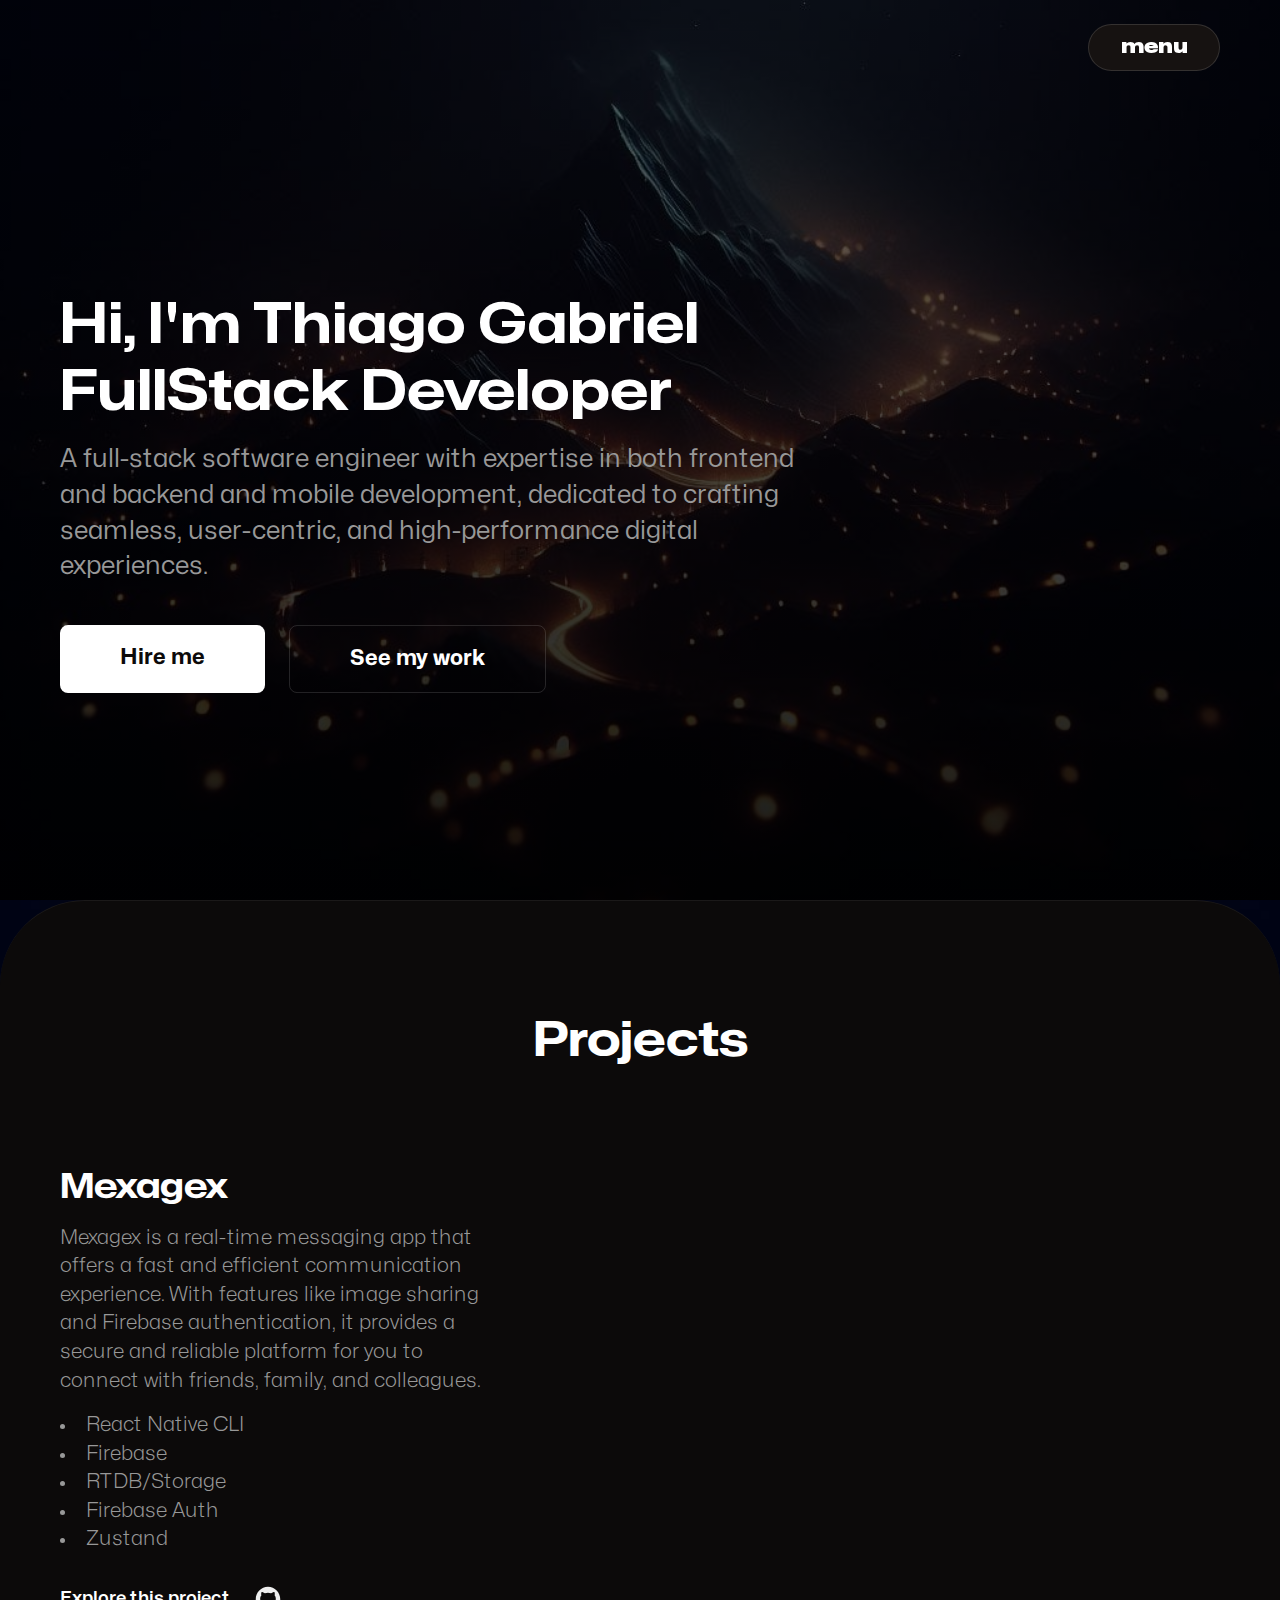
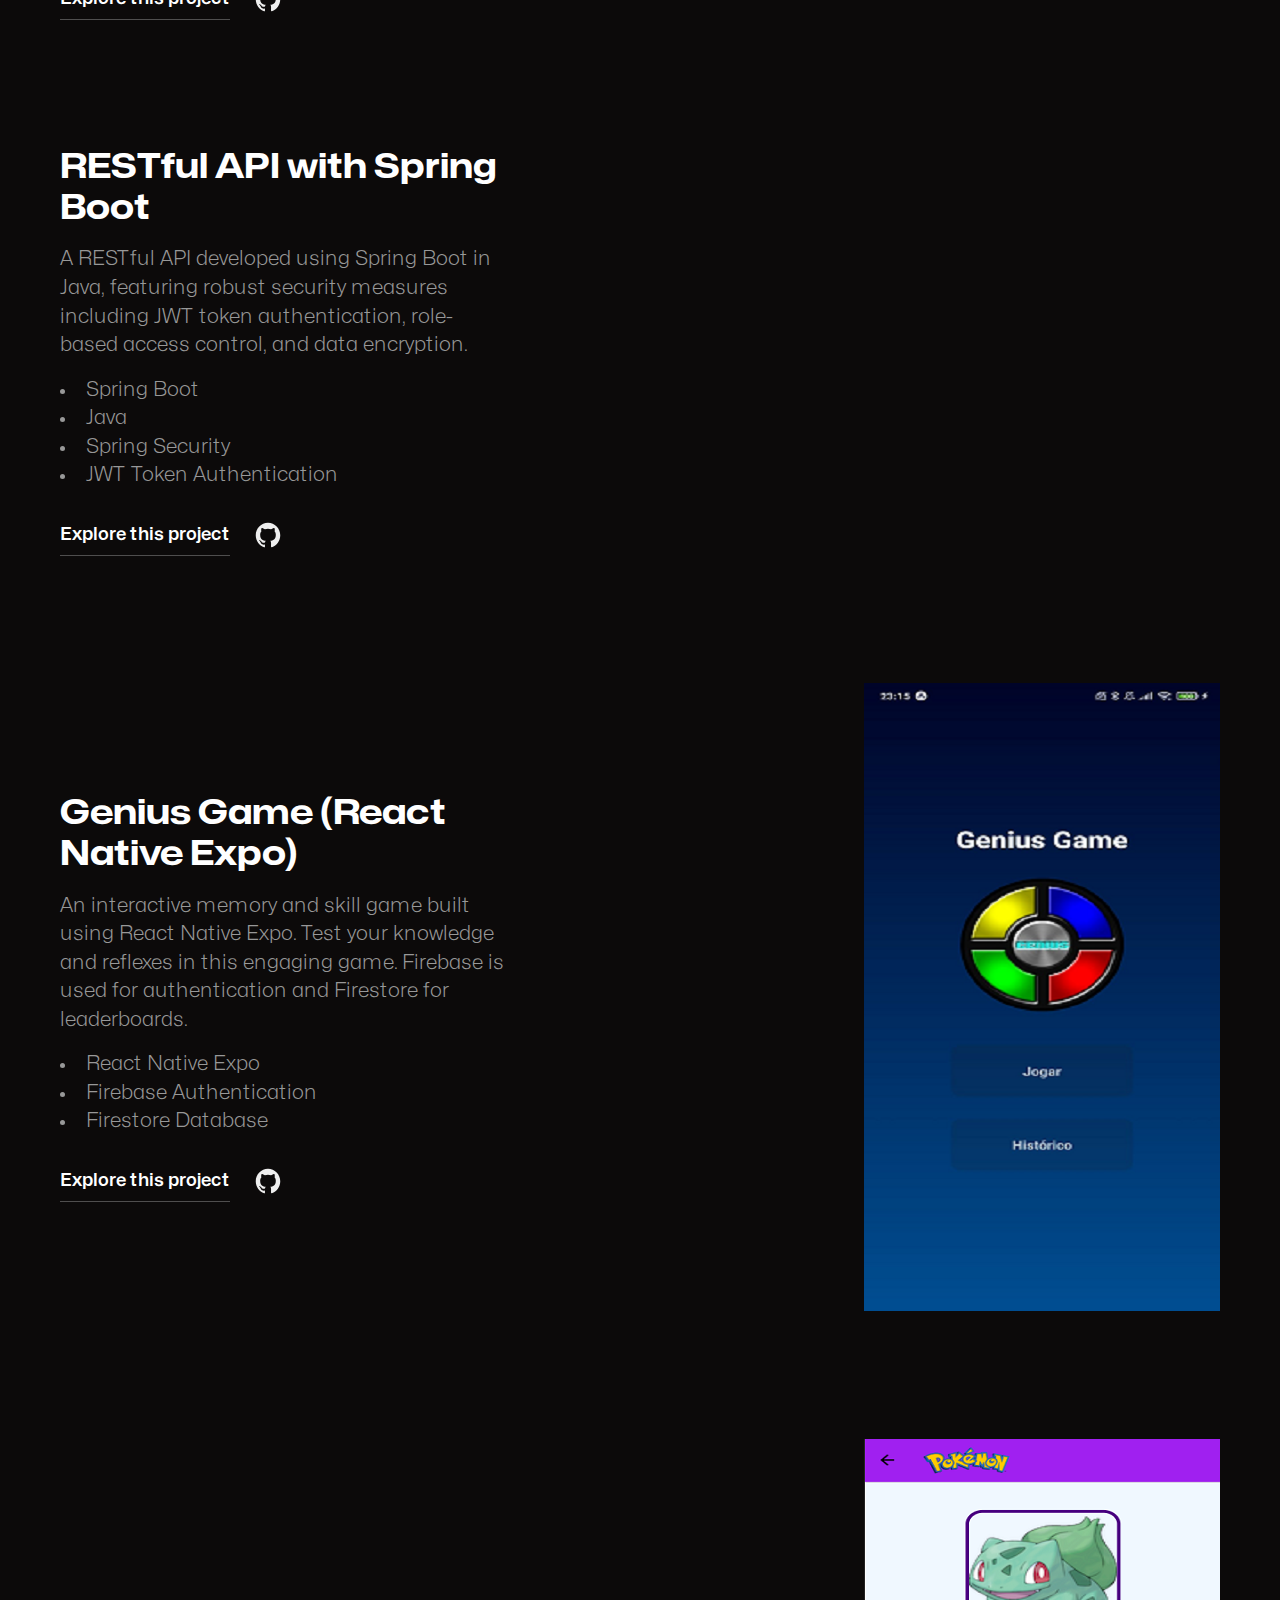
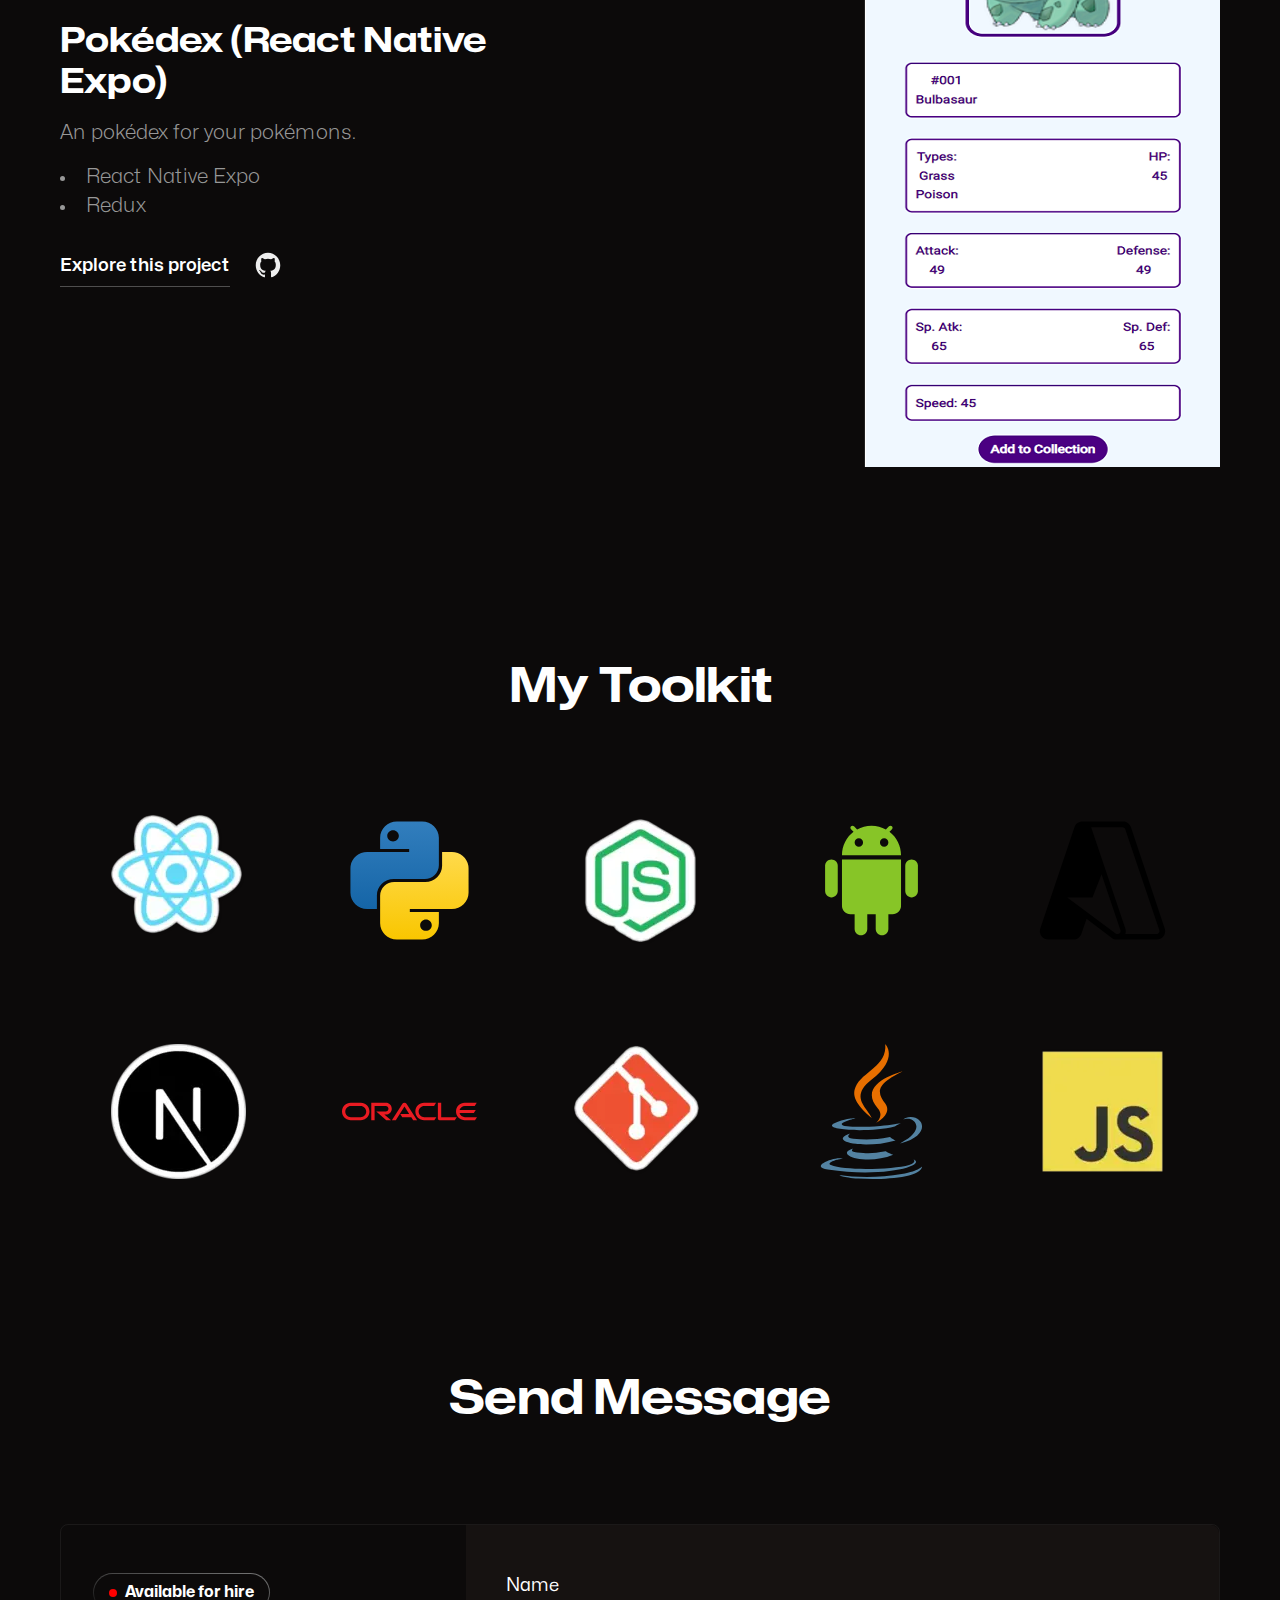
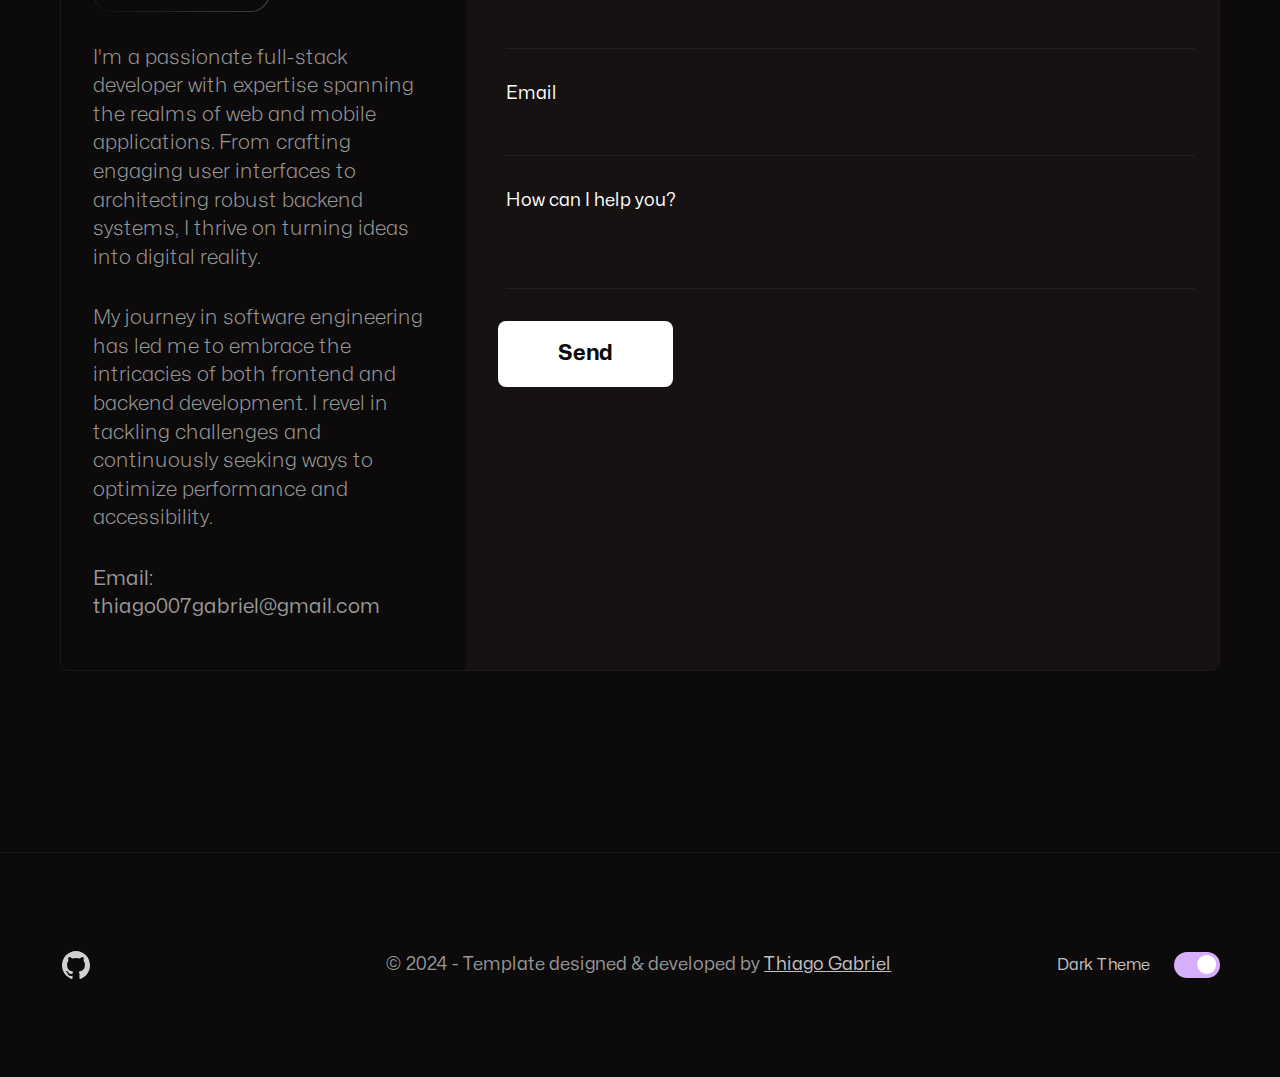
==== commit e0f08aea: "Update index.html" ====
--- a/index.html
+++ b/index.html
@@ -70,9 +70,8 @@
 
                 <!-- Add a small introductory paragraph about yourself -->
                 <p class="header-text">
-                    A frontend software engineer and interface designer who builds UX
-                    rich accessible and performant websites.
-                </p>
+    A full-stack software engineer with expertise in both frontend and backend and mobile development, dedicated to crafting seamless, user-centric, and high-performance digital experiences.
+</p>
 
                 <div class="header-btns">
                     <a href="#contact" class="btn btn-cta">Hire me</a>
@@ -322,4 +321,4 @@
     </footer>
 </body>
 
-</html>+</html>
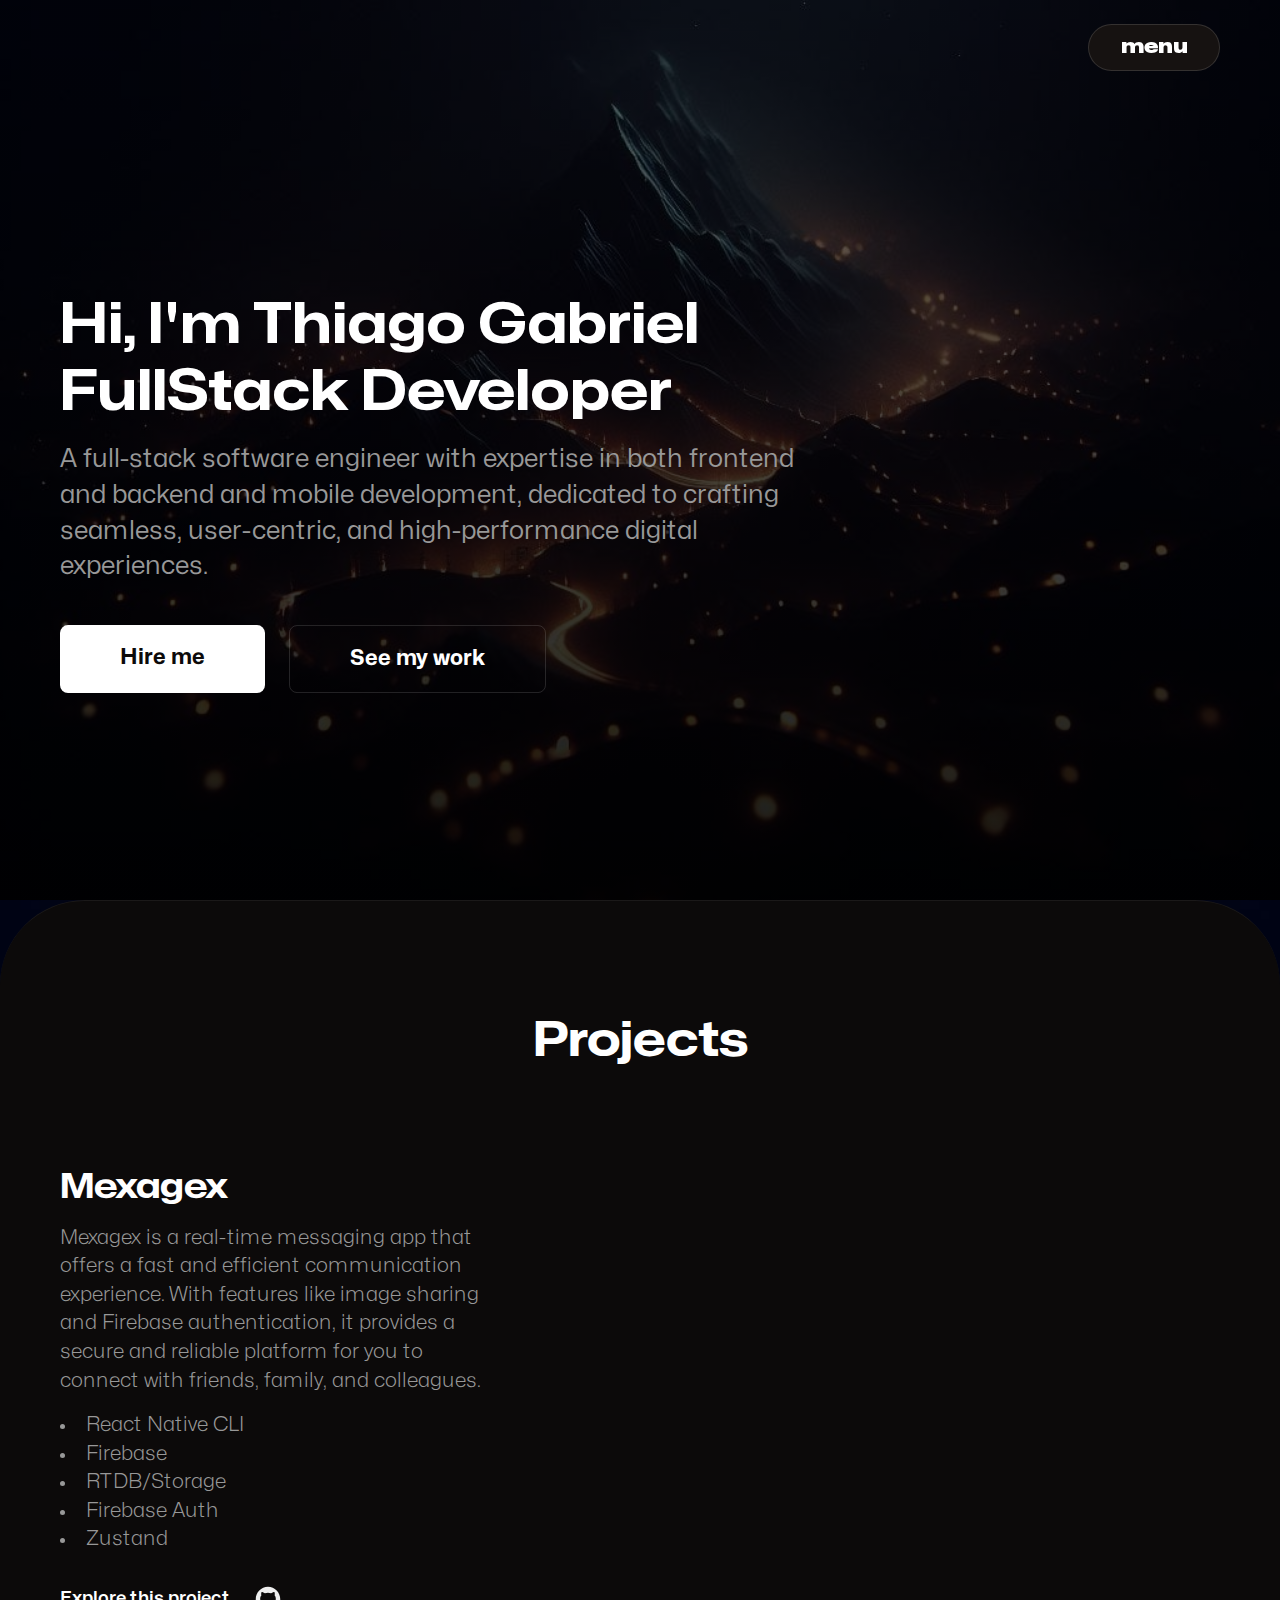
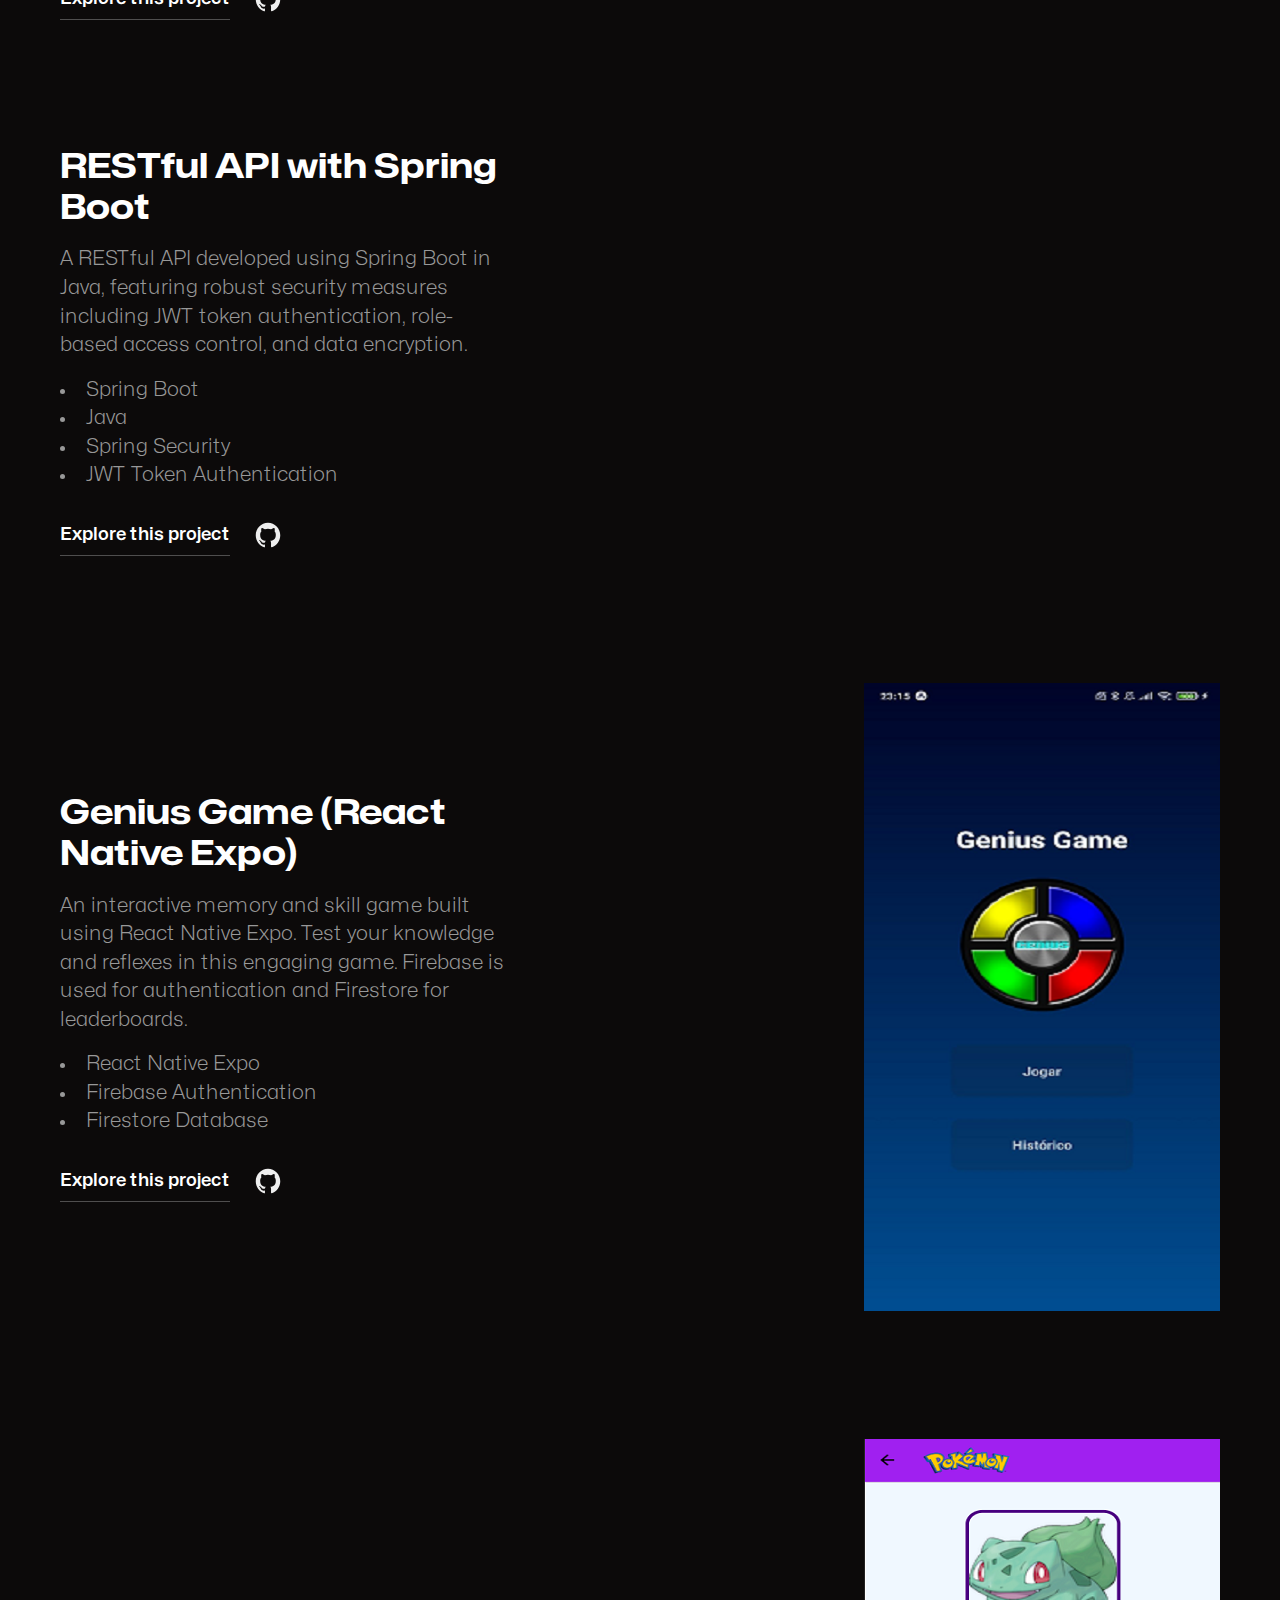
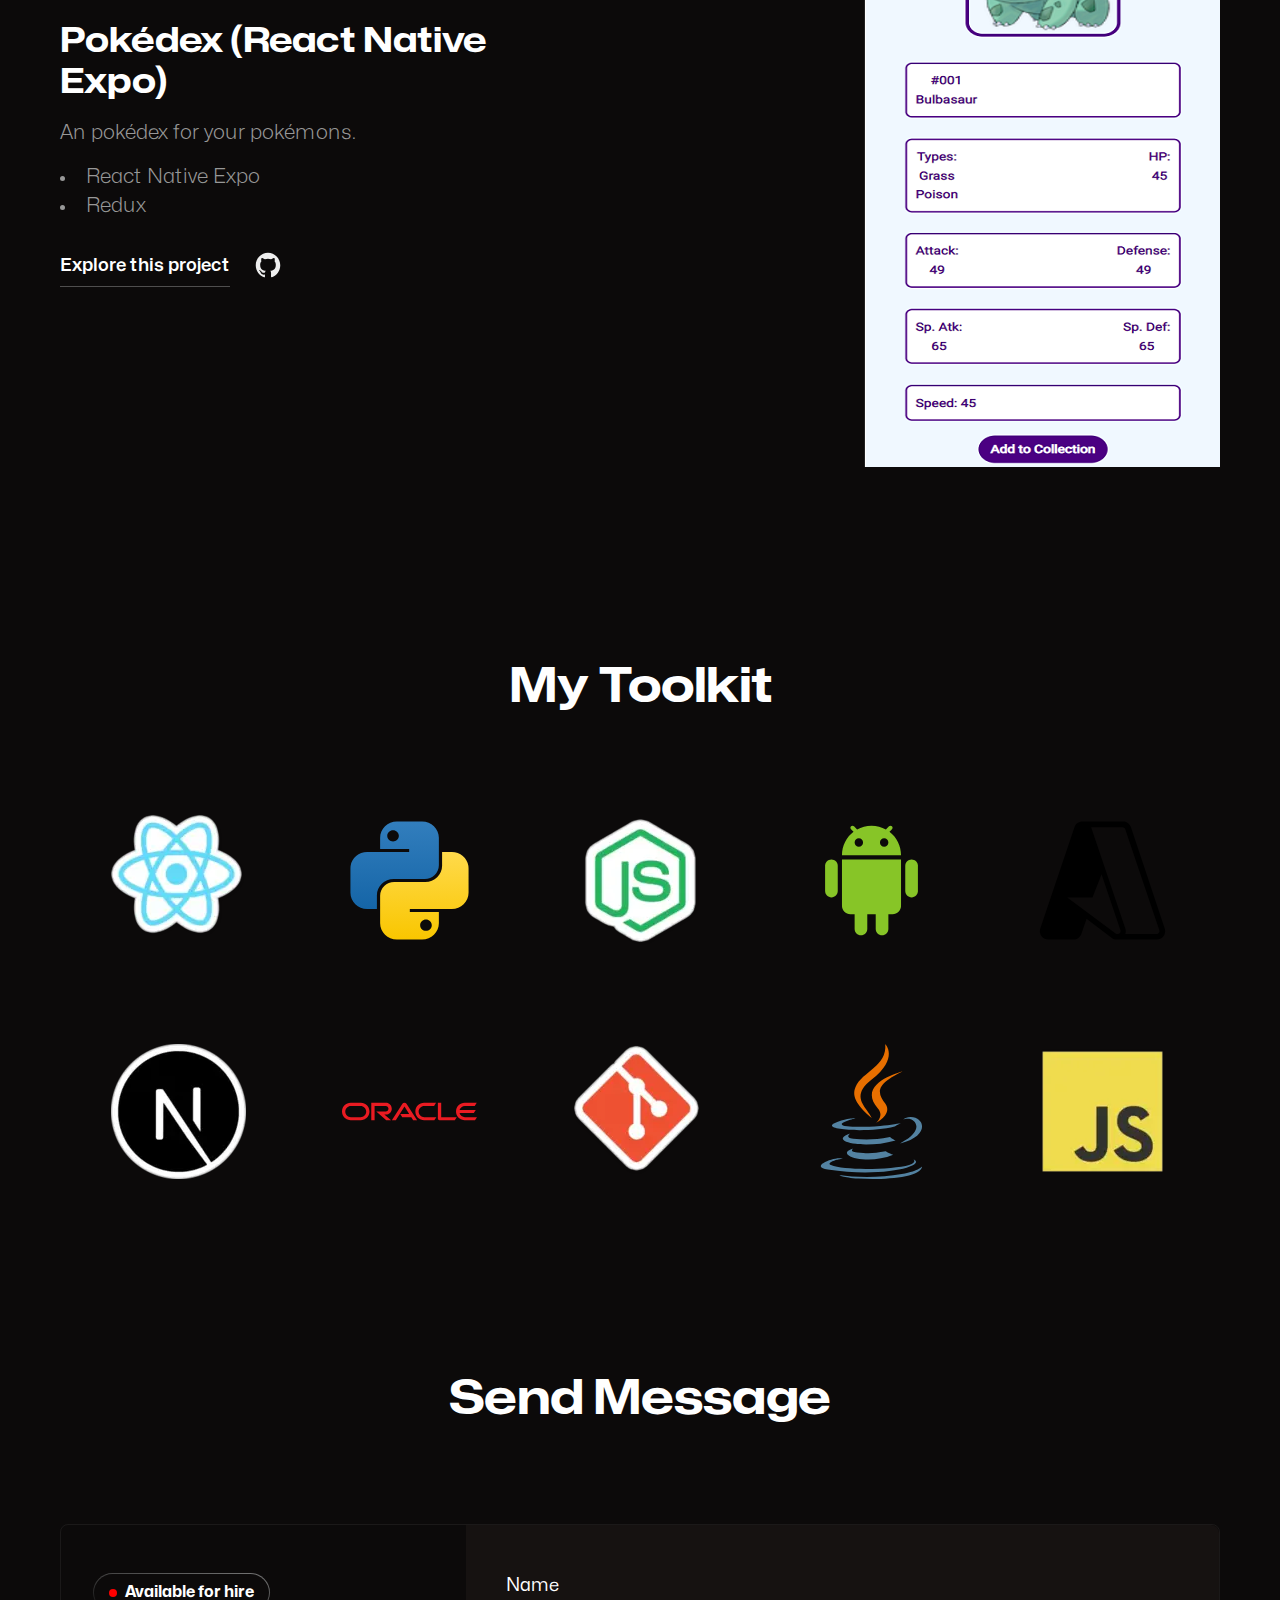
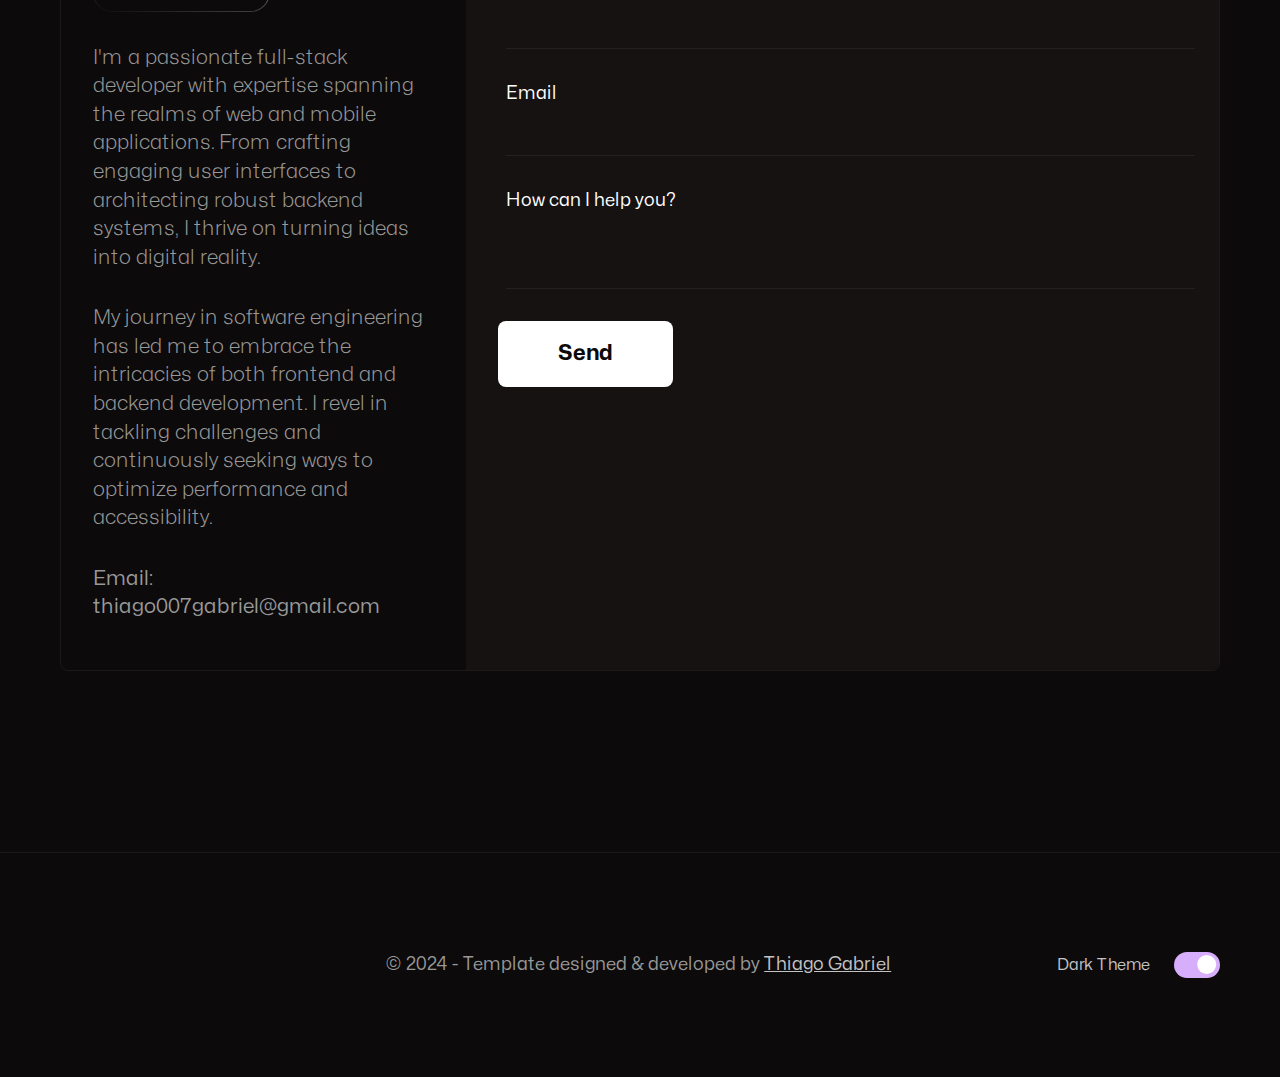
==== commit 57f6413d: "Update index.html" ====
--- a/index.html
+++ b/index.html
@@ -108,11 +108,11 @@
 
                             <div class="work-links">
                                 <!-- Add url of project in href attribute -->
-                                <a href="https://github.com/thbiell/App-de-Mensagens" target="_blank" rel="noopener"
+                                <a href="https://github.com/thbiell/Mexagex" target="_blank" rel="noopener"
                                     class="link">Explore this project</a>
 
                                 <!-- Add link to project source code in href attribute if applicable otherwise feel free to delete or comment the markup -->
-                                <a href="https://github.com/thbiell/App-de-Mensagens" target="_blank" rel="noopener"
+                                <a href="https://github.com/thbiell/Mexagex" target="_blank" rel="noopener"
                                     title="Source code">
                                     <img src="assets/images/social-links/github.svg" alt="GitHub" loading="lazy" />
                                 </a>
